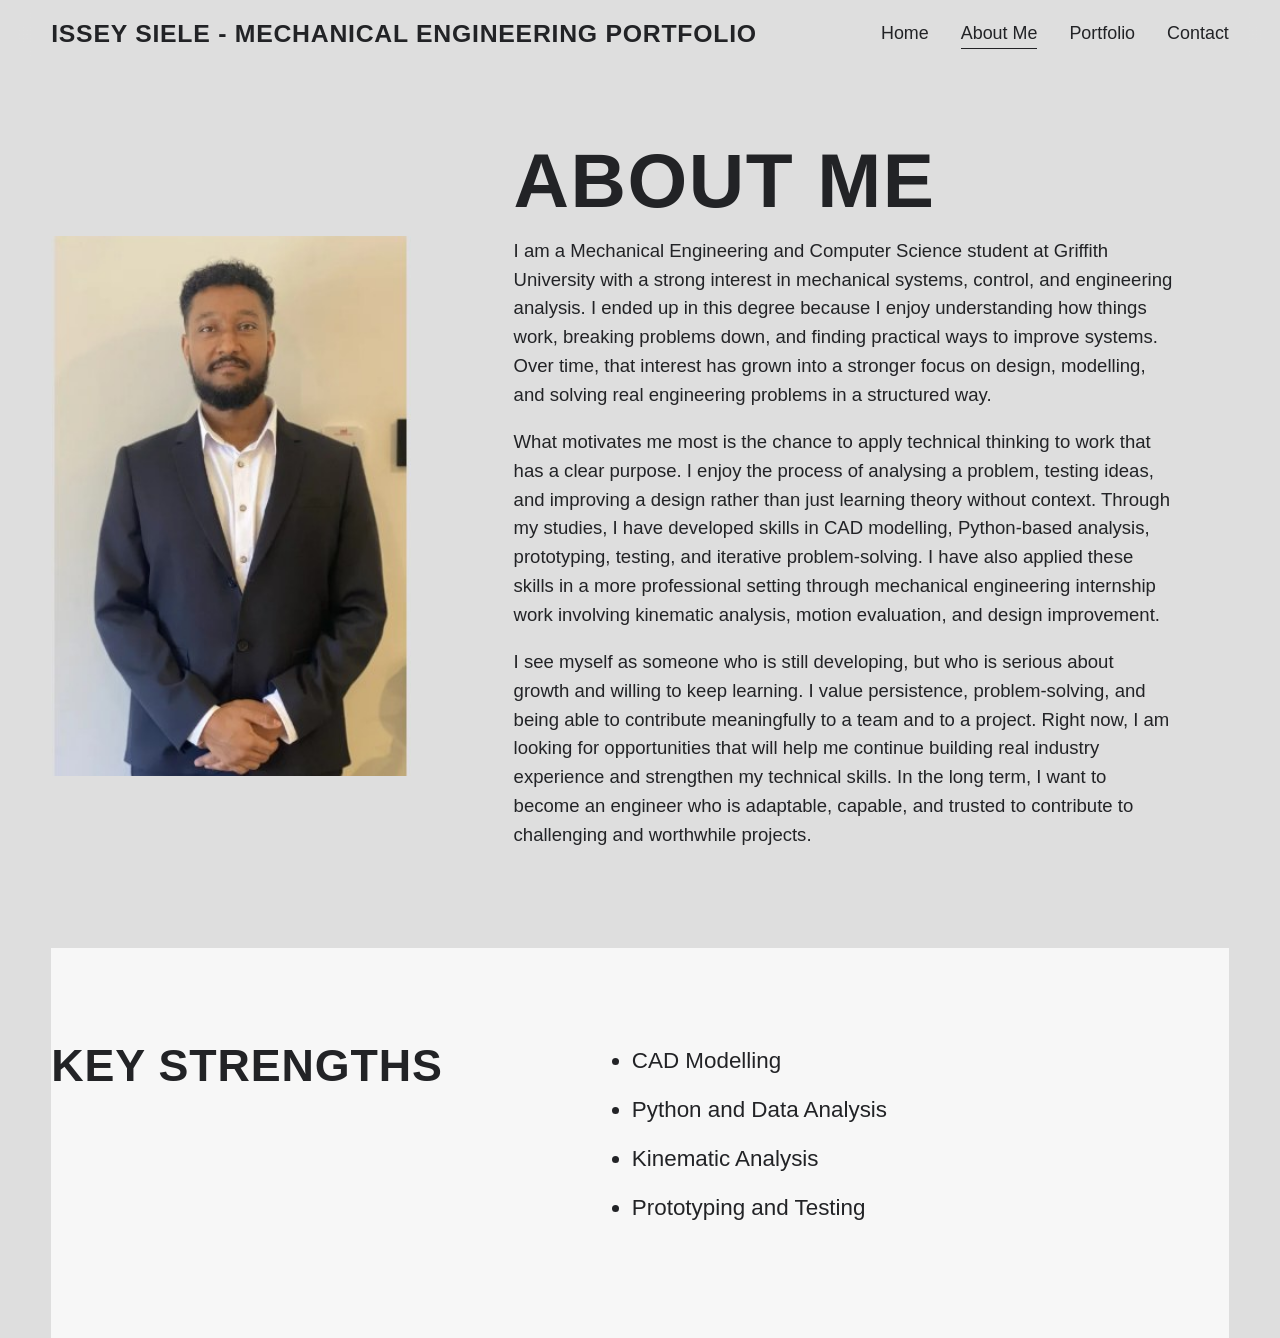
==== about.html @ ec35e127 "Add files via upload" ====
<!DOCTYPE html>
<html lang="en">
<head>
  <meta charset="UTF-8" />
  <meta name="viewport" content="width=device-width, initial-scale=1.0" />
  <title>About Me | Issey Siele</title>
  <link rel="stylesheet" href="styles.css" />
  <script defer src="script.js"></script>
</head>
<body>
  <header class="site-header">
    <a class="brand" href="index.html">ISSEY SIELE - MECHANICAL ENGINEERING PORTFOLIO</a>
    <button class="menu-toggle" aria-label="Open navigation" aria-expanded="false">☰</button>
    <nav class="site-nav" aria-label="Primary navigation">
      <a href="index.html">Home</a>
      <a class="active" href="about.html">About Me</a>
      <a href="portfolio.html">Portfolio</a>
      <a href="contact.html">Contact</a>
    </nav>
  </header>

  <main class="page-main">
    <section class="about-section reveal">
      <div class="about-section__image">
        <img src="assets/about-portrait.jpg" alt="Portrait of Issey Siele in formal attire" />
      </div>
      <div class="about-section__text">
        <h1>About Me</h1>
        <p>I am a Mechanical Engineering and Computer Science student at Griffith University with a strong interest in mechanical systems, control, and engineering analysis. I ended up in this degree because I enjoy understanding how things work, breaking problems down, and finding practical ways to improve systems. Over time, that interest has grown into a stronger focus on design, modelling, and solving real engineering problems in a structured way.</p>
        <p>What motivates me most is the chance to apply technical thinking to work that has a clear purpose. I enjoy the process of analysing a problem, testing ideas, and improving a design rather than just learning theory without context. Through my studies, I have developed skills in CAD modelling, Python-based analysis, prototyping, testing, and iterative problem-solving. I have also applied these skills in a more professional setting through mechanical engineering internship work involving kinematic analysis, motion evaluation, and design improvement.</p>
        <p>I see myself as someone who is still developing, but who is serious about growth and willing to keep learning. I value persistence, problem-solving, and being able to contribute meaningfully to a team and to a project. Right now, I am looking for opportunities that will help me continue building real industry experience and strengthen my technical skills. In the long term, I want to become an engineer who is adaptable, capable, and trusted to contribute to challenging and worthwhile projects.</p>
      </div>
    </section>

    <section class="strengths reveal">
      <h2>Key Strengths</h2>
      <ul class="two-column-list">
        <li>CAD Modelling</li>
        <li>Python and Data Analysis</li>
        <li>Kinematic Analysis</li>
        <li>Prototyping and Testing</li>
      </ul>
    </section>
  </main>
</body>
</html>
---- styles.css ----
:root {
  --bg: #dedede;
  --panel: #c9c9c9;
  --ink: #222326;
  --muted: #4c4c4c;
  --white: #ffffff;
  --soft: #f7f7f7;
  --dark: #1f1f1f;
  --max: 1180px;
  --pad: clamp(1.25rem, 4vw, 4rem);
  --display: Impact, Haettenschweiler, "Arial Narrow Bold", sans-serif;
  --body: "Trebuchet MS", Arial, Helvetica, sans-serif;
}

* {
  box-sizing: border-box;
}

html {
  scroll-behavior: smooth;
}

body {
  margin: 0;
  color: var(--ink);
  background: var(--bg);
  font-family: var(--body);
  line-height: 1.55;
}

img {
  display: block;
  max-width: 100%;
}

a {
  color: inherit;
}

.site-header {
  position: fixed;
  top: 0;
  left: 0;
  right: 0;
  z-index: 30;
  display: flex;
  justify-content: space-between;
  align-items: center;
  padding: 1.25rem clamp(1.2rem, 4vw, 3.5rem);
  background: rgba(222, 222, 222, 0.88);
  backdrop-filter: blur(14px);
}

.site-header--light {
  background: linear-gradient(to bottom, rgba(0, 0, 0, 0.38), rgba(0, 0, 0, 0));
  color: var(--white);
  backdrop-filter: none;
}

.brand {
  font-family: var(--display);
  text-decoration: none;
  text-transform: uppercase;
  letter-spacing: 0.03em;
  font-size: clamp(1rem, 2vw, 1.55rem);
  line-height: 1;
}

.site-nav {
  display: flex;
  align-items: center;
  gap: clamp(1rem, 2.5vw, 2rem);
  font-size: clamp(0.95rem, 1.4vw, 1.25rem);
}

.site-nav a {
  text-decoration: none;
  border-bottom: 1px solid transparent;
  transition: border-color 180ms ease, opacity 180ms ease;
}

.site-nav a:hover,
.site-nav a.active {
  border-bottom-color: currentColor;
}

.menu-toggle {
  display: none;
  border: 0;
  background: transparent;
  font-size: 1.8rem;
  color: inherit;
  cursor: pointer;
}

.hero {
  position: relative;
  min-height: 100vh;
  display: grid;
  place-items: center;
  overflow: hidden;
  background: url("assets/hero-bg.jpg") center / cover no-repeat;
}

.hero::before {
  content: "";
  position: absolute;
  inset: 0;
  background: radial-gradient(circle at 52% 50%, rgba(0, 0, 0, 0.15), rgba(0, 0, 0, 0.7));
}

.hero__overlay {
  position: absolute;
  inset: 0;
  background: rgba(20, 25, 25, 0.22);
}

.hero__content {
  position: relative;
  z-index: 2;
  width: min(780px, 90vw);
  text-align: center;
  color: var(--white);
  padding-top: 5rem;
}

.hero h1,
.project-link,
h1,
h2,
.brand {
  font-weight: 900;
}

.hero h1 {
  margin: 0 auto 1.3rem;
  font-family: var(--display);
  font-size: clamp(3rem, 8vw, 6.8rem);
  line-height: 0.9;
  text-transform: uppercase;
  text-shadow: 0 5px 22px rgba(0, 0, 0, 0.4);
}

.hero p {
  max-width: 560px;
  margin: 0 auto 2rem;
  font-size: clamp(1.05rem, 2.5vw, 1.5rem);
}

.button {
  display: inline-flex;
  align-items: center;
  justify-content: center;
  min-width: 205px;
  min-height: 70px;
  padding: 0.7rem 2rem;
  border-radius: 999px;
  background: rgba(255, 255, 255, 0.78);
  color: #333;
  text-decoration: none;
  text-transform: uppercase;
  font-size: 1.15rem;
  line-height: 1.05;
  transition: transform 180ms ease, background 180ms ease;
}

.button:hover {
  transform: translateY(-3px);
  background: var(--white);
}

.page-main {
  padding-top: 6rem;
}

.about-section,
.contact-section {
  width: min(var(--max), calc(100% - 2 * var(--pad)));
  min-height: calc(100vh - 6rem);
  margin: 0 auto;
  display: grid;
  grid-template-columns: minmax(220px, 360px) minmax(0, 1fr);
  gap: clamp(3rem, 8vw, 10rem);
  align-items: center;
  padding: 3rem 0 5rem;
}

.about-section__image img {
  width: 100%;
  max-height: 540px;
  object-fit: cover;
}

.about-section__text {
  max-width: 660px;
}

h1,
h2 {
  margin: 0 0 1.25rem;
  font-family: var(--display);
  text-transform: uppercase;
  letter-spacing: 0.02em;
  line-height: 0.95;
}

.about-section h1,
.contact-section h1,
.project-intro h1 {
  font-size: clamp(2.6rem, 6vw, 5rem);
}

h2 {
  font-size: clamp(2rem, 3.5vw, 3rem);
}

p {
  font-size: clamp(1rem, 1.45vw, 1.18rem);
}

.strengths {
  width: min(var(--max), calc(100% - 2 * var(--pad)));
  margin: 0 auto;
  display: grid;
  grid-template-columns: 1fr 1.2fr;
  gap: 3rem;
  padding: 6rem 0 7rem;
  background: var(--soft);
}

.two-column-list {
  margin: 0;
  padding-left: 1.2rem;
  font-size: clamp(1.1rem, 2vw, 1.4rem);
  display: grid;
  gap: 0.9rem;
}

.portfolio-selector {
  position: relative;
  min-height: 100vh;
  display: grid;
  place-items: center;
  overflow: hidden;
  color: var(--white);
  background: #a9a598;
}

.portfolio-selector__preview {
  position: absolute;
  inset: 0;
  background-image: var(--portfolio-bg, url("assets/portfolio-bg.jpg"));
  background-size: cover;
  background-position: center;
  filter: blur(2px) saturate(0.75);
  transform: scale(1.04);
  transition: background-image 200ms ease, opacity 220ms ease, transform 500ms ease;
}

.portfolio-selector.preview-active .portfolio-selector__preview {
  filter: blur(0) saturate(0.85);
  transform: scale(1);
}

.portfolio-selector__shade {
  position: absolute;
  inset: 0;
  background: rgba(0, 0, 0, 0.34);
}

.portfolio-selector__content {
  position: relative;
  z-index: 2;
  width: min(1120px, 92vw);
  padding-top: 5rem;
  text-align: center;
}

.eyebrow {
  text-transform: uppercase;
  letter-spacing: 0.18em;
  font-size: 0.9rem;
  margin-bottom: 0.4rem;
}

.portfolio-selector h1 {
  font-size: clamp(3rem, 8vw, 7rem);
  margin-bottom: 0.5rem;
}

.portfolio-hint {
  max-width: 640px;
  margin: 0 auto 4rem;
}

.project-links {
  display: grid;
  gap: clamp(1.2rem, 3vw, 2.2rem);
}

.project-link {
  display: block;
  font-family: var(--display);
  font-size: clamp(2.5rem, 6.2vw, 6rem);
  line-height: 0.95;
  text-transform: uppercase;
  text-decoration: none;
  color: var(--white);
  text-shadow: 0 5px 28px rgba(0, 0, 0, 0.45);
  transition: transform 180ms ease, letter-spacing 180ms ease, opacity 180ms ease;
}

.project-link:hover,
.project-link:focus-visible {
  transform: scale(1.03);
  letter-spacing: 0.02em;
}

.project-link + .project-link::before {
  content: "";
  display: block;
  width: 12px;
  height: 12px;
  margin: 0 auto 1.8rem;
  border-radius: 50%;
  background: currentColor;
}

.project-intro {
  padding: 9rem var(--pad) 4rem;
  width: min(var(--max), 100%);
  margin: 0 auto;
}

.project-intro--center {
  text-align: center;
  max-width: 820px;
}

.project-intro p {
  max-width: 430px;
}

.project-intro--center p {
  margin-left: auto;
  margin-right: auto;
  max-width: 680px;
}

.grey-panel {
  width: min(var(--max), calc(100% - 2 * var(--pad)));
  margin: 0 auto 0;
  padding: clamp(2rem, 5vw, 4rem);
  background:
    linear-gradient(135deg, rgba(255,255,255,0.12), transparent 38%),
    linear-gradient(315deg, rgba(255,255,255,0.18), transparent 40%),
    var(--panel);
}

.project-feature {
  display: grid;
  grid-template-columns: minmax(0, 1.45fr) minmax(280px, 0.85fr);
  gap: clamp(2rem, 4vw, 4rem);
  align-items: center;
}

.media-card {
  position: relative;
  overflow: hidden;
  background: #111;
}

.media-card img {
  width: 100%;
  min-height: 320px;
  object-fit: cover;
}

.play-button {
  position: absolute;
  inset: 50% auto auto 50%;
  transform: translate(-50%, -50%);
  display: grid;
  place-items: center;
  width: 86px;
  height: 86px;
  border-radius: 50%;
  background: rgba(0, 0, 0, 0.45);
  color: var(--white);
  font-size: 2rem;
}

.project-copy {
  max-width: 500px;
}

.image-strip {
  width: min(var(--max), calc(100% - 2 * var(--pad)));
  margin: 0 auto;
  display: grid;
  grid-template-columns: 1fr 1.1fr 0.8fr;
  gap: 0;
}

.image-strip img {
  width: 100%;
  aspect-ratio: 1 / 1.12;
  object-fit: cover;
}

.project-details {
  display: grid;
  grid-template-columns: 0.75fr 1.3fr 0.9fr;
  gap: clamp(2rem, 4vw, 4rem);
  align-items: center;
  padding-top: 3rem;
  padding-bottom: 5rem;
}

.project-details img,
.project-side-image,
.wide-image img {
  width: 100%;
  object-fit: cover;
}

.project-details ul,
.project-feature ul {
  padding-left: 1.3rem;
  display: grid;
  gap: 0.7rem;
  font-size: 1.05rem;
}

.wide-image {
  width: min(1260px, calc(100% - 2 * clamp(1rem, 3vw, 2rem)));
  margin: 0 auto 0;
  padding: clamp(1.4rem, 3vw, 2rem);
  background: #1e1e1e;
}

.wide-image img {
  max-height: 760px;
  object-fit: cover;
}

.project-side-image {
  max-height: 720px;
}

.reflection-copy {
  max-width: 520px;
}

.project-next {
  width: min(var(--max), calc(100% - 2 * var(--pad)));
  margin: 0 auto;
  padding: 3rem 0 5rem;
  text-align: right;
}

.project-next--left {
  text-align: left;
}

.project-next a {
  display: inline-flex;
  gap: 1rem;
  align-items: center;
  font-family: var(--display);
  text-transform: uppercase;
  text-decoration: none;
  font-size: clamp(1.6rem, 3vw, 2.4rem);
  line-height: 0.95;
}

.contact-section {
  grid-template-columns: minmax(300px, 0.85fr) minmax(350px, 1.15fr);
}

.contact-copy {
  max-width: 550px;
}

.contact-copy h1 {
  margin-bottom: 4rem;
}

.contact-copy a {
  word-break: break-word;
}

.contact-image img {
  width: 100%;
  height: min(75vh, 780px);
  object-fit: cover;
  opacity: 0.78;
}

.reveal {
  animation: fadeUp 650ms ease both;
}

@keyframes fadeUp {
  from { opacity: 0; transform: translateY(18px); }
  to { opacity: 1; transform: translateY(0); }
}

@media (max-width: 860px) {
  .site-header {
    align-items: flex-start;
    padding: 1rem 1.25rem;
  }

  .menu-toggle {
    display: block;
  }

  .site-nav {
    position: absolute;
    top: 100%;
    left: 0;
    right: 0;
    display: none;
    flex-direction: column;
    align-items: flex-start;
    gap: 0.9rem;
    padding: 1.2rem 1.25rem 1.5rem;
    background: rgba(222, 222, 222, 0.96);
    color: var(--ink);
  }

  .site-header.nav-open .site-nav {
    display: flex;
  }

  .site-header--light.nav-open {
    background: rgba(222, 222, 222, 0.96);
    color: var(--ink);
  }

  .brand {
    max-width: 70vw;
  }

  .hero__content {
    padding-top: 6rem;
  }

  .about-section,
  .contact-section,
  .project-feature,
  .project-details,
  .strengths {
    grid-template-columns: 1fr;
  }

  .about-section,
  .contact-section {
    gap: 2rem;
    align-items: start;
    padding-top: 2rem;
  }

  .about-section__image {
    max-width: 320px;
  }

  .strengths {
    background: transparent;
    padding: 3rem 0 5rem;
  }

  .image-strip {
    grid-template-columns: 1fr;
  }

  .project-intro {
    padding-top: 7rem;
  }

  .project-link + .project-link::before {
    width: 8px;
    height: 8px;
    margin-bottom: 1rem;
  }

  .contact-copy h1 {
    margin-bottom: 2rem;
  }
}

@media (max-width: 520px) {
  .button {
    min-height: 58px;
    min-width: 170px;
  }

  .grey-panel,
  .wide-image {
    width: 100%;
    padding-left: 1.25rem;
    padding-right: 1.25rem;
  }

  .project-details img,
  .project-side-image {
    max-height: none;
  }
}
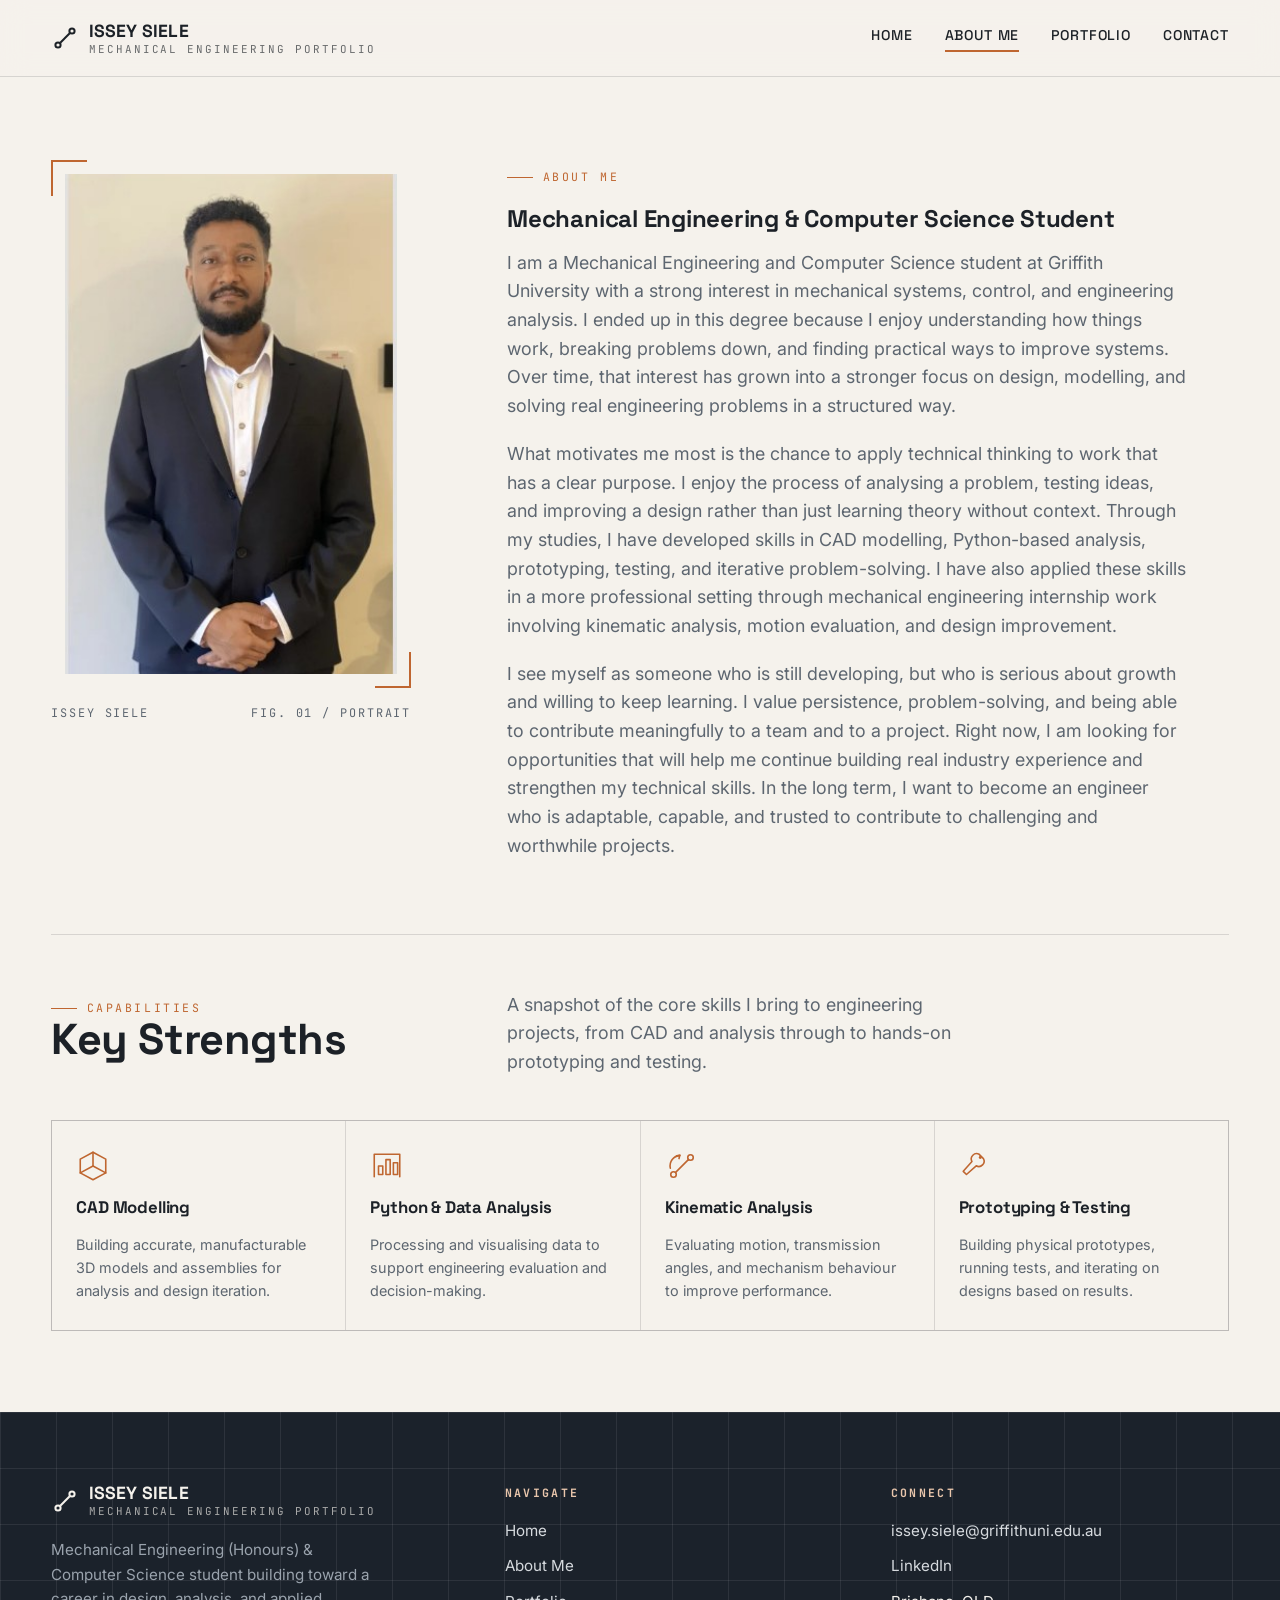
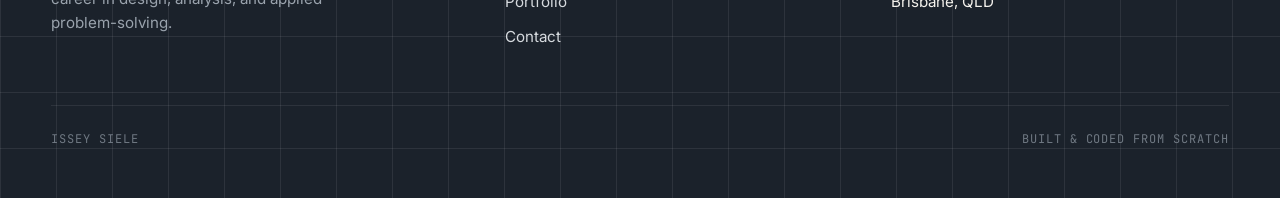
==== commit 31fc6bc7: "Version 2.0" ====
--- a/about.html
+++ b/about.html
@@ -4,12 +4,25 @@
   <meta charset="UTF-8" />
   <meta name="viewport" content="width=device-width, initial-scale=1.0" />
   <title>About Me | Issey Siele</title>
+  <link rel="preconnect" href="https://fonts.googleapis.com">
+  <link rel="preconnect" href="https://fonts.gstatic.com" crossorigin>
+  <link href="https://fonts.googleapis.com/css2?family=Inter:wght@400;500;600;700&family=JetBrains+Mono:wght@400;500&family=Space+Grotesk:wght@500;600;700&display=swap" rel="stylesheet">
   <link rel="stylesheet" href="styles.css" />
   <script defer src="script.js"></script>
 </head>
 <body>
   <header class="site-header">
-    <a class="brand" href="index.html">ISSEY SIELE - MECHANICAL ENGINEERING PORTFOLIO</a>
+    <a class="brand" href="index.html">
+      <svg class="brand__mark" viewBox="0 0 28 28" fill="none" xmlns="http://www.w3.org/2000/svg" aria-hidden="true">
+        <circle cx="7" cy="21" r="2.6" stroke-width="2"/>
+        <circle cx="21" cy="7" r="2.6" stroke-width="2"/>
+        <line x1="9.3" y1="18.8" x2="18.7" y2="9.2" stroke-width="2"/>
+      </svg>
+      <span>
+        <span class="brand__name">Issey Siele</span>
+        <span class="brand__sub">Mechanical Engineering Portfolio</span>
+      </span>
+    </a>
     <button class="menu-toggle" aria-label="Open navigation" aria-expanded="false">☰</button>
     <nav class="site-nav" aria-label="Primary navigation">
       <a href="index.html">Home</a>
@@ -22,25 +35,112 @@
   <main class="page-main">
     <section class="about-section reveal">
       <div class="about-section__image">
-        <img src="assets/about-portrait.jpg" alt="Portrait of Issey Siele in formal attire" />
+        <div class="about-frame">
+          <img src="assets/about-portrait.jpg" alt="Portrait of Issey Siele in formal attire" />
+        </div>
+        <div class="about-frame__label">
+          <span>Issey Siele</span>
+          <span>Fig. 01 / Portrait</span>
+        </div>
       </div>
       <div class="about-section__text">
-        <h1>About Me</h1>
+        <p class="eyebrow">About Me</p>
+        <h1>Mechanical Engineering &amp; Computer Science Student</h1>
         <p>I am a Mechanical Engineering and Computer Science student at Griffith University with a strong interest in mechanical systems, control, and engineering analysis. I ended up in this degree because I enjoy understanding how things work, breaking problems down, and finding practical ways to improve systems. Over time, that interest has grown into a stronger focus on design, modelling, and solving real engineering problems in a structured way.</p>
         <p>What motivates me most is the chance to apply technical thinking to work that has a clear purpose. I enjoy the process of analysing a problem, testing ideas, and improving a design rather than just learning theory without context. Through my studies, I have developed skills in CAD modelling, Python-based analysis, prototyping, testing, and iterative problem-solving. I have also applied these skills in a more professional setting through mechanical engineering internship work involving kinematic analysis, motion evaluation, and design improvement.</p>
         <p>I see myself as someone who is still developing, but who is serious about growth and willing to keep learning. I value persistence, problem-solving, and being able to contribute meaningfully to a team and to a project. Right now, I am looking for opportunities that will help me continue building real industry experience and strengthen my technical skills. In the long term, I want to become an engineer who is adaptable, capable, and trusted to contribute to challenging and worthwhile projects.</p>
       </div>
     </section>
 
-    <section class="strengths reveal">
-      <h2>Key Strengths</h2>
-      <ul class="two-column-list">
-        <li>CAD Modelling</li>
-        <li>Python and Data Analysis</li>
-        <li>Kinematic Analysis</li>
-        <li>Prototyping and Testing</li>
-      </ul>
+    <section class="skills reveal">
+      <div class="skills__head">
+        <div>
+          <p class="eyebrow">Capabilities</p>
+          <h2>Key Strengths</h2>
+        </div>
+        <p>A snapshot of the core skills I bring to engineering projects, from CAD and analysis through to hands-on prototyping and testing.</p>
+      </div>
+      <div class="skill-grid">
+        <div class="skill-card">
+          <svg viewBox="0 0 32 32" fill="none" stroke="currentColor" stroke-width="1.5" stroke-linejoin="round" stroke-linecap="round" xmlns="http://www.w3.org/2000/svg" aria-hidden="true">
+            <path d="M16 3 L28 9.5 L28 22.5 L16 29 L4 22.5 L4 9.5 Z"/>
+            <path d="M16 3 L16 16 L28 22.5"/>
+            <path d="M16 16 L4 22.5"/>
+          </svg>
+          <h3>CAD Modelling</h3>
+          <p>Building accurate, manufacturable 3D models and assemblies for analysis and design iteration.</p>
+        </div>
+        <div class="skill-card">
+          <svg viewBox="0 0 32 32" fill="none" stroke="currentColor" stroke-width="1.5" stroke-linejoin="round" stroke-linecap="round" xmlns="http://www.w3.org/2000/svg" aria-hidden="true">
+            <path d="M4 26 L4 5 L28 5 L28 26"/>
+            <rect x="8" y="16" width="4" height="8"/>
+            <rect x="15" y="10" width="4" height="14"/>
+            <rect x="22" y="13" width="4" height="11"/>
+          </svg>
+          <h3>Python &amp; Data Analysis</h3>
+          <p>Processing and visualising data to support engineering evaluation and decision-making.</p>
+        </div>
+        <div class="skill-card">
+          <svg viewBox="0 0 32 32" fill="none" stroke="currentColor" stroke-width="1.5" stroke-linejoin="round" stroke-linecap="round" xmlns="http://www.w3.org/2000/svg" aria-hidden="true">
+            <circle cx="8" cy="24" r="2.6"/>
+            <circle cx="24" cy="8" r="2.6"/>
+            <line x1="10" y1="22" x2="22" y2="10"/>
+            <path d="M5 18 A10 10 0 0 1 14 6"/>
+            <path d="M14 6 L11 6.5 M14 6 L13.2 9"/>
+          </svg>
+          <h3>Kinematic Analysis</h3>
+          <p>Evaluating motion, transmission angles, and mechanism behaviour to improve performance.</p>
+        </div>
+        <div class="skill-card">
+          <svg viewBox="0 0 32 32" fill="none" stroke="currentColor" stroke-width="1.5" stroke-linejoin="round" stroke-linecap="round" xmlns="http://www.w3.org/2000/svg" aria-hidden="true">
+            <path d="M19 5 a5 5 0 0 0 -6.8 6.8 L4 21 l3 3 l9.2 -8.2 A5 5 0 0 0 23 9 Z"/>
+            <circle cx="20" cy="8" r="1.4" fill="currentColor" stroke="none"/>
+          </svg>
+          <h3>Prototyping &amp; Testing</h3>
+          <p>Building physical prototypes, running tests, and iterating on designs based on results.</p>
+        </div>
+      </div>
     </section>
   </main>
+
+  <footer class="site-footer blueprint">
+    <div class="site-footer__inner">
+      <div>
+        <a class="brand" href="index.html">
+          <svg class="brand__mark" viewBox="0 0 28 28" fill="none" xmlns="http://www.w3.org/2000/svg" aria-hidden="true">
+            <circle cx="7" cy="21" r="2.6" stroke-width="2"/>
+            <circle cx="21" cy="7" r="2.6" stroke-width="2"/>
+            <line x1="9.3" y1="18.8" x2="18.7" y2="9.2" stroke-width="2"/>
+          </svg>
+          <span>
+            <span class="brand__name">Issey Siele</span>
+            <span class="brand__sub">Mechanical Engineering Portfolio</span>
+          </span>
+        </a>
+        <p class="site-footer__tagline">Mechanical Engineering (Honours) &amp; Computer Science student building toward a career in design, analysis, and applied problem-solving.</p>
+      </div>
+      <div class="site-footer__col">
+        <h4>Navigate</h4>
+        <ul>
+          <li><a href="index.html">Home</a></li>
+          <li><a href="about.html">About Me</a></li>
+          <li><a href="portfolio.html">Portfolio</a></li>
+          <li><a href="contact.html">Contact</a></li>
+        </ul>
+      </div>
+      <div class="site-footer__col">
+        <h4>Connect</h4>
+        <ul>
+          <li><a href="mailto:issey.siele@griffithuni.edu.au">issey.siele@griffithuni.edu.au</a></li>
+          <li><a href="https://www.linkedin.com/in/isseysiele/" target="_blank" rel="noopener">LinkedIn</a></li>
+          <li>Brisbane, QLD</li>
+        </ul>
+      </div>
+    </div>
+    <div class="site-footer__bottom">
+      <span>Issey Siele</span>
+      <span>Built &amp; coded from scratch</span>
+    </div>
+  </footer>
 </body>
 </html>
--- a/styles.css
+++ b/styles.css
@@ -1,15 +1,34 @@
+/* =========================================================
+   Issey Siele, Mechanical Engineering Portfolio
+   Design system: "Drafting Studio"
+   Deep graphite and copper accent, technical-drawing motifs
+   ========================================================= */
+
 :root {
-  --bg: #dedede;
-  --panel: #c9c9c9;
-  --ink: #222326;
-  --muted: #4c4c4c;
-  --white: #ffffff;
-  --soft: #f7f7f7;
-  --dark: #1f1f1f;
-  --max: 1180px;
+  --paper: #f5f2ec;
+  --paper-deep: #ece6db;
+  --ink: #1c2127;
+  --muted: #5d6670;
+  --line: rgba(28, 33, 39, 0.14);
+  --line-soft: rgba(28, 33, 39, 0.08);
+
+  --copper: #bf6630;
+  --copper-deep: #9c4f1f;
+  --copper-soft: #e9c6ac;
+
+  --navy: #1b222b;
+  --navy-deep: #11161c;
+  --navy-line: rgba(255, 255, 255, 0.08);
+  --navy-line-strong: rgba(255, 255, 255, 0.16);
+
+  --card: #ffffff;
+
+  --max: 1200px;
   --pad: clamp(1.25rem, 4vw, 4rem);
-  --display: Impact, Haettenschweiler, "Arial Narrow Bold", sans-serif;
-  --body: "Trebuchet MS", Arial, Helvetica, sans-serif;
+
+  --display: "Space Grotesk", "Helvetica Neue", Arial, sans-serif;
+  --body: "Inter", "Helvetica Neue", Arial, sans-serif;
+  --mono: "JetBrains Mono", "SFMono-Regular", Menlo, Consolas, monospace;
 }
 
 * {
@@ -23,9 +42,10 @@
 body {
   margin: 0;
   color: var(--ink);
-  background: var(--bg);
+  background: var(--paper);
   font-family: var(--body);
-  line-height: 1.55;
+  line-height: 1.6;
+  -webkit-font-smoothing: antialiased;
 }
 
 img {
@@ -36,52 +56,186 @@
 a {
   color: inherit;
 }
+
+p {
+  font-size: clamp(1rem, 1.4vw, 1.15rem);
+  color: var(--muted);
+}
+
+h1, h2, h3 {
+  margin: 0 0 1.1rem;
+  font-family: var(--display);
+  font-weight: 700;
+  letter-spacing: -0.01em;
+  line-height: 1.05;
+  color: var(--ink);
+}
+
+h2 {
+  font-size: clamp(1.9rem, 3.4vw, 2.7rem);
+}
+
+h3 {
+  font-size: clamp(1.25rem, 2vw, 1.6rem);
+}
+
+/* ---------- Reveal-on-scroll ---------- */
+
+.reveal {
+  opacity: 0;
+  transform: translateY(22px);
+  transition: opacity 700ms ease, transform 700ms ease;
+}
+
+.reveal.is-visible {
+  opacity: 1;
+  transform: translateY(0);
+}
+
+/* ---------- Blueprint grid utility ---------- */
+
+.blueprint {
+  position: relative;
+  background-color: var(--navy);
+  background-image:
+    linear-gradient(var(--navy-line) 1px, transparent 1px),
+    linear-gradient(90deg, var(--navy-line) 1px, transparent 1px);
+  background-size: 56px 56px;
+  color: #f3f1ec;
+}
+
+/* ---------- Eyebrow / index labels ---------- */
+
+.eyebrow {
+  display: inline-flex;
+  align-items: center;
+  gap: 0.6rem;
+  font-family: var(--mono);
+  text-transform: uppercase;
+  letter-spacing: 0.22em;
+  font-size: 0.72rem;
+  color: var(--copper);
+  margin-bottom: 0.9rem;
+}
+
+.eyebrow::before {
+  content: "";
+  display: block;
+  width: 26px;
+  height: 1px;
+  background: currentColor;
+}
+
+.eyebrow--light {
+  color: var(--copper-soft);
+}
+
+/* ---------- Header ---------- */
 
 .site-header {
   position: fixed;
   top: 0;
   left: 0;
   right: 0;
-  z-index: 30;
+  z-index: 40;
   display: flex;
   justify-content: space-between;
   align-items: center;
-  padding: 1.25rem clamp(1.2rem, 4vw, 3.5rem);
-  background: rgba(222, 222, 222, 0.88);
+  padding: 1.35rem clamp(1.2rem, 4vw, 3.5rem);
+  background: transparent;
+  color: var(--ink);
+  transition: background 220ms ease, color 220ms ease, border-color 220ms ease, backdrop-filter 220ms ease;
+  border-bottom: 1px solid transparent;
+}
+
+.site-header--light {
+  color: #f5f2ec;
+}
+
+.site-header.is-scrolled,
+.site-header:not(.site-header--light) {
+  background: rgba(245, 242, 236, 0.86);
   backdrop-filter: blur(14px);
-}
-
-.site-header--light {
-  background: linear-gradient(to bottom, rgba(0, 0, 0, 0.38), rgba(0, 0, 0, 0));
-  color: var(--white);
-  backdrop-filter: none;
+  border-bottom: 1px solid var(--line);
+  color: var(--ink);
+}
+
+.site-header--light.is-scrolled {
+  background: rgba(27, 34, 43, 0.78);
+  border-bottom: 1px solid var(--navy-line);
+  color: #f5f2ec;
 }
 
 .brand {
+  display: inline-flex;
+  align-items: center;
+  gap: 0.6rem;
+  text-decoration: none;
   font-family: var(--display);
-  text-decoration: none;
-  text-transform: uppercase;
-  letter-spacing: 0.03em;
-  font-size: clamp(1rem, 2vw, 1.55rem);
-  line-height: 1;
+  font-weight: 700;
+  letter-spacing: 0.01em;
+  font-size: clamp(0.92rem, 1.6vw, 1.1rem);
+  line-height: 1.1;
+  white-space: nowrap;
+}
+
+.brand__mark {
+  flex: none;
+  width: 28px;
+  height: 28px;
+}
+
+.brand__mark circle,
+.brand__mark line {
+  stroke: currentColor;
+}
+
+.brand__name {
+  text-transform: uppercase;
+}
+
+.brand__sub {
+  display: block;
+  font-family: var(--mono);
+  font-weight: 400;
+  font-size: 0.62em;
+  letter-spacing: 0.18em;
+  opacity: 0.65;
+  text-transform: uppercase;
+  margin-top: 0.15em;
 }
 
 .site-nav {
   display: flex;
   align-items: center;
-  gap: clamp(1rem, 2.5vw, 2rem);
-  font-size: clamp(0.95rem, 1.4vw, 1.25rem);
+  gap: clamp(1.4rem, 2.5vw, 2.4rem);
+  font-family: var(--display);
+  font-size: clamp(0.85rem, 1.1vw, 0.98rem);
+  font-weight: 500;
+  text-transform: uppercase;
+  letter-spacing: 0.06em;
 }
 
 .site-nav a {
+  position: relative;
   text-decoration: none;
-  border-bottom: 1px solid transparent;
-  transition: border-color 180ms ease, opacity 180ms ease;
-}
-
-.site-nav a:hover,
-.site-nav a.active {
-  border-bottom-color: currentColor;
+  padding-bottom: 0.35rem;
+}
+
+.site-nav a::after {
+  content: "";
+  position: absolute;
+  left: 0;
+  right: 100%;
+  bottom: 0;
+  height: 2px;
+  background: var(--copper);
+  transition: right 200ms ease;
+}
+
+.site-nav a:hover::after,
+.site-nav a.active::after {
+  right: 0;
 }
 
 .menu-toggle {
@@ -91,254 +245,581 @@
   font-size: 1.8rem;
   color: inherit;
   cursor: pointer;
-}
+  line-height: 1;
+}
+
+/* ---------- Buttons ---------- */
+
+.button {
+  display: inline-flex;
+  align-items: center;
+  justify-content: center;
+  gap: 0.6rem;
+  min-height: 58px;
+  padding: 0.6rem 2.1rem;
+  border: 1px solid var(--copper);
+  border-radius: 999px;
+  background: transparent;
+  color: #f5f2ec;
+  text-decoration: none;
+  text-transform: uppercase;
+  font-family: var(--display);
+  font-weight: 600;
+  letter-spacing: 0.06em;
+  font-size: 0.95rem;
+  transition: transform 180ms ease, background 180ms ease, color 180ms ease;
+}
+
+.button:hover {
+  transform: translateY(-2px);
+  background: var(--copper);
+  color: #1b1410;
+}
+
+.button--ink {
+  border-color: var(--ink);
+  color: var(--ink);
+}
+
+.button--ink:hover {
+  background: var(--ink);
+  color: var(--paper);
+}
+
+.button--ghost {
+  border-color: var(--navy-line-strong);
+  color: #f5f2ec;
+}
+
+.button--ghost:hover {
+  background: rgba(255, 255, 255, 0.08);
+  color: #f5f2ec;
+  border-color: var(--copper-soft);
+}
+
+.button svg {
+  width: 16px;
+  height: 16px;
+  transition: transform 180ms ease;
+}
+
+.button:hover svg {
+  transform: translateX(3px);
+}
+
+/* =========================================================
+   HERO (index)
+   ========================================================= */
 
 .hero {
   position: relative;
   min-height: 100vh;
   display: grid;
-  place-items: center;
+  align-items: center;
   overflow: hidden;
-  background: url("assets/hero-bg.jpg") center / cover no-repeat;
-}
-
-.hero::before {
+  padding: clamp(6rem, 14vh, 9rem) var(--pad) clamp(3rem, 6vh, 4rem);
+}
+
+.hero__inner {
+  position: relative;
+  z-index: 2;
+  width: 100%;
+  max-width: var(--max);
+  margin: 0 auto;
+  display: grid;
+  grid-template-columns: minmax(0, 1.05fr) minmax(0, 0.95fr);
+  gap: clamp(2rem, 6vw, 5rem);
+  align-items: center;
+}
+
+.hero__content h1 {
+  color: #f5f2ec;
+  font-size: clamp(2.7rem, 6.2vw, 5rem);
+  text-transform: uppercase;
+}
+
+.hero__content h1 em {
+  display: block;
+  font-style: normal;
+  color: var(--copper);
+}
+
+.hero__content p {
+  max-width: 480px;
+  color: #c7cdd4;
+  margin: 0 0 2.2rem;
+}
+
+.hero__actions {
+  display: flex;
+  flex-wrap: wrap;
+  gap: 1rem;
+  align-items: center;
+}
+
+.hero__meta {
+  display: flex;
+  flex-wrap: wrap;
+  gap: 0.6rem 1.6rem;
+  margin-top: 2.6rem;
+  padding-top: 1.6rem;
+  border-top: 1px solid var(--navy-line);
+  font-family: var(--mono);
+  font-size: 0.78rem;
+  letter-spacing: 0.08em;
+  text-transform: uppercase;
+  color: #8d97a3;
+}
+
+.hero__meta strong {
+  color: #f5f2ec;
+  font-weight: 500;
+}
+
+.hero__figure {
+  position: relative;
+  width: 100%;
+}
+
+.kinematic-figure {
+  width: 100%;
+  height: auto;
+  color: #f5f2ec;
+}
+
+.hero__figcap {
+  margin: 0.9rem 0 0;
+  text-align: right;
+  font-family: var(--mono);
+  font-size: 0.7rem;
+  letter-spacing: 0.18em;
+  text-transform: uppercase;
+  color: var(--copper-soft);
+  opacity: 0.55;
+}
+
+/* =========================================================
+   FEATURED WORK STRIP (index)
+   ========================================================= */
+
+.featured {
+  width: min(var(--max), calc(100% - 2 * var(--pad)));
+  margin: 0 auto;
+  padding: clamp(4rem, 8vw, 6rem) 0;
+}
+
+.featured__head {
+  display: flex;
+  justify-content: space-between;
+  align-items: flex-end;
+  flex-wrap: wrap;
+  gap: 1.5rem;
+  margin-bottom: 2.5rem;
+}
+
+.featured__head p {
+  max-width: 420px;
+  margin: 0;
+}
+
+.featured-grid {
+  display: grid;
+  grid-template-columns: repeat(2, minmax(0, 1fr));
+  gap: clamp(1.25rem, 3vw, 2rem);
+}
+
+.feature-card {
+  display: block;
+  text-decoration: none;
+  color: inherit;
+  background: var(--card);
+  border: 1px solid var(--line);
+  border-radius: 4px;
+  overflow: hidden;
+  transition: transform 220ms ease, box-shadow 220ms ease;
+}
+
+.feature-card:hover {
+  transform: translateY(-6px);
+  box-shadow: 0 24px 48px -28px rgba(28, 33, 39, 0.35);
+}
+
+.feature-card__media {
+  position: relative;
+  overflow: hidden;
+  aspect-ratio: 4 / 3;
+  background: var(--navy);
+}
+
+.feature-card__media img {
+  width: 100%;
+  height: 100%;
+  object-fit: cover;
+  transform: scale(1);
+  transition: transform 500ms ease;
+  filter: grayscale(0.15) contrast(1.04);
+}
+
+.feature-card:hover .feature-card__media img {
+  transform: scale(1.06);
+}
+
+.feature-card__tag {
+  position: absolute;
+  top: 0.9rem;
+  left: 0.9rem;
+  font-family: var(--mono);
+  font-size: 0.7rem;
+  letter-spacing: 0.16em;
+  text-transform: uppercase;
+  color: #f5f2ec;
+  background: rgba(17, 22, 28, 0.55);
+  border: 1px solid var(--navy-line-strong);
+  padding: 0.3rem 0.7rem;
+  border-radius: 999px;
+}
+
+.feature-card__body {
+  padding: 1.5rem clamp(1.25rem, 3vw, 1.75rem) 1.75rem;
+}
+
+.feature-card__body h3 {
+  margin-bottom: 0.5rem;
+}
+
+.feature-card__body p {
+  margin: 0 0 1rem;
+  font-size: 0.98rem;
+}
+
+.feature-card__link {
+  display: inline-flex;
+  align-items: center;
+  gap: 0.5rem;
+  font-family: var(--mono);
+  font-size: 0.78rem;
+  letter-spacing: 0.12em;
+  text-transform: uppercase;
+  color: var(--copper-deep);
+}
+
+.feature-card__link svg {
+  width: 14px;
+  height: 14px;
+  transition: transform 180ms ease;
+}
+
+.feature-card:hover .feature-card__link svg {
+  transform: translateX(4px);
+}
+
+/* =========================================================
+   PAGE MAIN / SHARED SECTION FRAME
+   ========================================================= */
+
+.page-main {
+  padding-top: 5.5rem;
+}
+
+.section-frame {
+  width: min(var(--max), calc(100% - 2 * var(--pad)));
+  margin: 0 auto;
+}
+
+/* =========================================================
+   ABOUT PAGE
+   ========================================================= */
+
+.about-section {
+  width: min(var(--max), calc(100% - 2 * var(--pad)));
+  margin: 0 auto;
+  padding: clamp(3.5rem, 8vh, 6rem) 0 clamp(3rem, 6vh, 4rem);
+  display: grid;
+  grid-template-columns: minmax(240px, 360px) minmax(0, 1fr);
+  gap: clamp(3rem, 8vw, 6rem);
+  align-items: start;
+}
+
+.about-section__image {
+  position: relative;
+}
+
+.about-frame {
+  position: relative;
+  padding: 14px;
+}
+
+.about-frame::before,
+.about-frame::after {
   content: "";
   position: absolute;
-  inset: 0;
-  background: radial-gradient(circle at 52% 50%, rgba(0, 0, 0, 0.15), rgba(0, 0, 0, 0.7));
-}
-
-.hero__overlay {
-  position: absolute;
-  inset: 0;
-  background: rgba(20, 25, 25, 0.22);
-}
-
-.hero__content {
-  position: relative;
-  z-index: 2;
-  width: min(780px, 90vw);
-  text-align: center;
-  color: var(--white);
-  padding-top: 5rem;
-}
-
-.hero h1,
-.project-link,
-h1,
-h2,
-.brand {
-  font-weight: 900;
-}
-
-.hero h1 {
-  margin: 0 auto 1.3rem;
-  font-family: var(--display);
-  font-size: clamp(3rem, 8vw, 6.8rem);
-  line-height: 0.9;
-  text-transform: uppercase;
-  text-shadow: 0 5px 22px rgba(0, 0, 0, 0.4);
-}
-
-.hero p {
-  max-width: 560px;
-  margin: 0 auto 2rem;
-  font-size: clamp(1.05rem, 2.5vw, 1.5rem);
-}
-
-.button {
-  display: inline-flex;
-  align-items: center;
-  justify-content: center;
-  min-width: 205px;
-  min-height: 70px;
-  padding: 0.7rem 2rem;
-  border-radius: 999px;
-  background: rgba(255, 255, 255, 0.78);
-  color: #333;
-  text-decoration: none;
-  text-transform: uppercase;
-  font-size: 1.15rem;
-  line-height: 1.05;
-  transition: transform 180ms ease, background 180ms ease;
-}
-
-.button:hover {
-  transform: translateY(-3px);
-  background: var(--white);
-}
-
-.page-main {
-  padding-top: 6rem;
-}
-
-.about-section,
-.contact-section {
-  width: min(var(--max), calc(100% - 2 * var(--pad)));
-  min-height: calc(100vh - 6rem);
-  margin: 0 auto;
-  display: grid;
-  grid-template-columns: minmax(220px, 360px) minmax(0, 1fr);
-  gap: clamp(3rem, 8vw, 10rem);
-  align-items: center;
-  padding: 3rem 0 5rem;
-}
-
-.about-section__image img {
+  width: 34px;
+  height: 34px;
+  border: 2px solid var(--copper);
+}
+
+.about-frame::before {
+  top: 0;
+  left: 0;
+  border-right: 0;
+  border-bottom: 0;
+}
+
+.about-frame::after {
+  bottom: 0;
+  right: 0;
+  border-left: 0;
+  border-top: 0;
+}
+
+.about-frame img {
   width: 100%;
-  max-height: 540px;
+  max-height: 500px;
   object-fit: cover;
+  filter: grayscale(0.08) contrast(1.03);
+}
+
+.about-frame__label {
+  margin-top: 1rem;
+  font-family: var(--mono);
+  font-size: 0.74rem;
+  letter-spacing: 0.16em;
+  text-transform: uppercase;
+  color: var(--muted);
+  display: flex;
+  justify-content: space-between;
 }
 
 .about-section__text {
-  max-width: 660px;
-}
-
-h1,
-h2 {
-  margin: 0 0 1.25rem;
-  font-family: var(--display);
-  text-transform: uppercase;
-  letter-spacing: 0.02em;
-  line-height: 0.95;
-}
-
-.about-section h1,
-.contact-section h1,
-.project-intro h1 {
-  font-size: clamp(2.6rem, 6vw, 5rem);
-}
-
-h2 {
-  font-size: clamp(2rem, 3.5vw, 3rem);
-}
-
-p {
-  font-size: clamp(1rem, 1.45vw, 1.18rem);
-}
-
-.strengths {
+  max-width: 680px;
+}
+
+.about-section__text p {
+  margin: 0 0 1.2rem;
+}
+
+/* ---- Skills grid ---- */
+
+.skills {
   width: min(var(--max), calc(100% - 2 * var(--pad)));
   margin: 0 auto;
-  display: grid;
-  grid-template-columns: 1fr 1.2fr;
-  gap: 3rem;
-  padding: 6rem 0 7rem;
-  background: var(--soft);
-}
-
-.two-column-list {
+  padding: clamp(2rem, 5vw, 3.5rem) 0 clamp(4rem, 9vh, 6rem);
+  border-top: 1px solid var(--line);
+}
+
+.skills__head {
+  display: grid;
+  grid-template-columns: minmax(240px, 360px) minmax(0, 1fr);
+  gap: clamp(3rem, 8vw, 6rem);
+  margin-bottom: 2.5rem;
+}
+
+.skills__head p {
   margin: 0;
-  padding-left: 1.2rem;
-  font-size: clamp(1.1rem, 2vw, 1.4rem);
-  display: grid;
-  gap: 0.9rem;
-}
-
-.portfolio-selector {
+  max-width: 480px;
+}
+
+.skill-grid {
+  display: grid;
+  grid-template-columns: repeat(4, minmax(0, 1fr));
+  gap: 1px;
+  background: var(--line);
+  border: 1px solid var(--line);
+}
+
+.skill-card {
+  background: var(--paper);
+  padding: 1.75rem 1.5rem;
+  display: flex;
+  flex-direction: column;
+  gap: 1rem;
+}
+
+.skill-card svg {
+  width: 34px;
+  height: 34px;
+  color: var(--copper);
+}
+
+.skill-card h3 {
+  font-size: 1.05rem;
+  margin: 0;
+}
+
+.skill-card p {
+  margin: 0;
+  font-size: 0.9rem;
+}
+
+/* =========================================================
+   PORTFOLIO PAGE
+   ========================================================= */
+
+.portfolio-intro {
+  padding: clamp(7rem, 16vh, 10rem) var(--pad) clamp(3rem, 6vh, 4.5rem);
+}
+
+.portfolio-intro__inner {
+  width: 100%;
+  max-width: var(--max);
+  margin: 0 auto;
+}
+
+.portfolio-intro h1 {
+  font-size: clamp(2.6rem, 6vw, 4.6rem);
+  text-transform: uppercase;
+  color: #f5f2ec;
+  max-width: 14ch;
+}
+
+.portfolio-intro p {
+  max-width: 540px;
+  color: #c7cdd4;
+  margin: 0;
+}
+
+.case-list {
+  width: min(var(--max), calc(100% - 2 * var(--pad)));
+  margin: 0 auto;
+  padding: clamp(1rem, 3vw, 2rem) 0 clamp(4rem, 9vh, 6rem);
+  display: grid;
+  gap: clamp(1.5rem, 4vw, 2.5rem);
+}
+
+.case-card {
+  display: grid;
+  grid-template-columns: minmax(0, 1fr) minmax(280px, 0.9fr);
+  gap: clamp(1.5rem, 4vw, 3rem);
+  align-items: center;
+  padding: clamp(1.75rem, 4vw, 3rem);
+  background: var(--card);
+  border: 1px solid var(--line);
+  border-radius: 4px;
+  text-decoration: none;
+  color: inherit;
+  transition: border-color 220ms ease, box-shadow 220ms ease;
+}
+
+.case-card:hover {
+  border-color: var(--copper);
+  box-shadow: 0 28px 56px -32px rgba(28, 33, 39, 0.35);
+}
+
+.case-card__index {
+  font-family: var(--mono);
+  font-size: 0.8rem;
+  letter-spacing: 0.18em;
+  color: var(--copper);
+  margin-bottom: 1rem;
+}
+
+.case-card__title {
+  font-size: clamp(1.8rem, 3.6vw, 2.6rem);
+  margin-bottom: 0.8rem;
+  text-transform: uppercase;
+}
+
+.case-card__tags {
+  display: flex;
+  flex-wrap: wrap;
+  gap: 0.5rem;
+  margin: 1.2rem 0 0;
+}
+
+.case-card__tags span {
+  font-family: var(--mono);
+  font-size: 0.72rem;
+  letter-spacing: 0.08em;
+  text-transform: uppercase;
+  color: var(--muted);
+  border: 1px solid var(--line);
+  border-radius: 999px;
+  padding: 0.3rem 0.8rem;
+}
+
+.case-card__cta {
+  display: inline-flex;
+  align-items: center;
+  gap: 0.6rem;
+  margin-top: 1.4rem;
+  font-family: var(--mono);
+  font-size: 0.8rem;
+  letter-spacing: 0.12em;
+  text-transform: uppercase;
+  color: var(--copper-deep);
+}
+
+.case-card__cta svg {
+  width: 16px;
+  height: 16px;
+  transition: transform 220ms ease;
+}
+
+.case-card:hover .case-card__cta svg {
+  transform: translateX(5px);
+}
+
+.case-card__media {
   position: relative;
-  min-height: 100vh;
-  display: grid;
-  place-items: center;
   overflow: hidden;
-  color: var(--white);
-  background: #a9a598;
-}
-
-.portfolio-selector__preview {
-  position: absolute;
-  inset: 0;
-  background-image: var(--portfolio-bg, url("assets/portfolio-bg.jpg"));
-  background-size: cover;
-  background-position: center;
-  filter: blur(2px) saturate(0.75);
-  transform: scale(1.04);
-  transition: background-image 200ms ease, opacity 220ms ease, transform 500ms ease;
-}
-
-.portfolio-selector.preview-active .portfolio-selector__preview {
-  filter: blur(0) saturate(0.85);
-  transform: scale(1);
-}
-
-.portfolio-selector__shade {
-  position: absolute;
-  inset: 0;
-  background: rgba(0, 0, 0, 0.34);
-}
-
-.portfolio-selector__content {
-  position: relative;
-  z-index: 2;
-  width: min(1120px, 92vw);
-  padding-top: 5rem;
-  text-align: center;
-}
-
-.eyebrow {
-  text-transform: uppercase;
-  letter-spacing: 0.18em;
-  font-size: 0.9rem;
-  margin-bottom: 0.4rem;
-}
-
-.portfolio-selector h1 {
-  font-size: clamp(3rem, 8vw, 7rem);
-  margin-bottom: 0.5rem;
-}
-
-.portfolio-hint {
-  max-width: 640px;
-  margin: 0 auto 4rem;
-}
-
-.project-links {
-  display: grid;
-  gap: clamp(1.2rem, 3vw, 2.2rem);
-}
-
-.project-link {
-  display: block;
-  font-family: var(--display);
-  font-size: clamp(2.5rem, 6.2vw, 6rem);
-  line-height: 0.95;
-  text-transform: uppercase;
-  text-decoration: none;
-  color: var(--white);
-  text-shadow: 0 5px 28px rgba(0, 0, 0, 0.45);
-  transition: transform 180ms ease, letter-spacing 180ms ease, opacity 180ms ease;
-}
-
-.project-link:hover,
-.project-link:focus-visible {
-  transform: scale(1.03);
-  letter-spacing: 0.02em;
-}
-
-.project-link + .project-link::before {
-  content: "";
-  display: block;
-  width: 12px;
-  height: 12px;
-  margin: 0 auto 1.8rem;
-  border-radius: 50%;
-  background: currentColor;
-}
+  border-radius: 3px;
+  aspect-ratio: 5 / 4;
+  background: var(--navy);
+}
+
+.case-card__media img {
+  width: 100%;
+  height: 100%;
+  object-fit: cover;
+  transition: transform 600ms ease;
+  filter: grayscale(0.1) contrast(1.04);
+}
+
+.case-card:hover .case-card__media img {
+  transform: scale(1.05);
+}
+
+@media (max-width: 860px) {
+  .case-card {
+    grid-template-columns: 1fr;
+  }
+
+  .case-card__media {
+    order: -1;
+  }
+}
+
+/* =========================================================
+   PROJECT PAGES
+   ========================================================= */
 
 .project-intro {
-  padding: 9rem var(--pad) 4rem;
+  padding: clamp(7.5rem, 16vh, 10rem) var(--pad) clamp(2.5rem, 5vh, 3.5rem);
   width: min(var(--max), 100%);
   margin: 0 auto;
 }
 
+.project-intro h1 {
+  font-size: clamp(2.4rem, 5.5vw, 4.2rem);
+  text-transform: uppercase;
+  max-width: 18ch;
+}
+
+.project-intro p {
+  max-width: 560px;
+}
+
 .project-intro--center {
   text-align: center;
-  max-width: 820px;
-}
-
-.project-intro p {
-  max-width: 430px;
+  max-width: 860px;
+}
+
+.project-intro--center .eyebrow {
+  justify-content: center;
+}
+
+.project-intro--center .eyebrow::before {
+  display: none;
 }
 
 .project-intro--center p {
@@ -347,19 +828,24 @@
   max-width: 680px;
 }
 
-.grey-panel {
+.panel {
   width: min(var(--max), calc(100% - 2 * var(--pad)));
-  margin: 0 auto 0;
-  padding: clamp(2rem, 5vw, 4rem);
-  background:
-    linear-gradient(135deg, rgba(255,255,255,0.12), transparent 38%),
-    linear-gradient(315deg, rgba(255,255,255,0.18), transparent 40%),
-    var(--panel);
+  margin: 0 auto;
+  padding: clamp(2rem, 5vw, 3.5rem);
+  background: var(--card);
+  border: 1px solid var(--line);
+  border-radius: 4px;
+}
+
+.panel + .panel,
+.panel + section,
+section + .panel {
+  margin-top: clamp(1.25rem, 3vw, 2rem);
 }
 
 .project-feature {
   display: grid;
-  grid-template-columns: minmax(0, 1.45fr) minmax(280px, 0.85fr);
+  grid-template-columns: minmax(0, 1.3fr) minmax(280px, 0.9fr);
   gap: clamp(2rem, 4vw, 4rem);
   align-items: center;
 }
@@ -367,7 +853,8 @@
 .media-card {
   position: relative;
   overflow: hidden;
-  background: #111;
+  background: var(--navy);
+  border-radius: 3px;
 }
 
 .media-card img {
@@ -376,45 +863,40 @@
   object-fit: cover;
 }
 
-.play-button {
-  position: absolute;
-  inset: 50% auto auto 50%;
-  transform: translate(-50%, -50%);
-  display: grid;
-  place-items: center;
-  width: 86px;
-  height: 86px;
-  border-radius: 50%;
-  background: rgba(0, 0, 0, 0.45);
-  color: var(--white);
-  font-size: 2rem;
-}
-
 .project-copy {
-  max-width: 500px;
+  max-width: 520px;
+}
+
+.project-copy p {
+  margin: 0 0 1.1rem;
 }
 
 .image-strip {
   width: min(var(--max), calc(100% - 2 * var(--pad)));
-  margin: 0 auto;
+  margin: 1.5rem auto 0;
   display: grid;
   grid-template-columns: 1fr 1.1fr 0.8fr;
-  gap: 0;
+  gap: 0.75rem;
+}
+
+.image-strip figure {
+  margin: 0;
+  overflow: hidden;
+  border-radius: 3px;
+  background: var(--navy);
 }
 
 .image-strip img {
   width: 100%;
-  aspect-ratio: 1 / 1.12;
+  aspect-ratio: 1 / 1.05;
   object-fit: cover;
 }
 
 .project-details {
   display: grid;
-  grid-template-columns: 0.75fr 1.3fr 0.9fr;
+  grid-template-columns: 0.85fr 1.3fr 1fr;
   gap: clamp(2rem, 4vw, 4rem);
   align-items: center;
-  padding-top: 3rem;
-  padding-bottom: 5rem;
 }
 
 .project-details img,
@@ -422,45 +904,82 @@
 .wide-image img {
   width: 100%;
   object-fit: cover;
+  border-radius: 3px;
 }
 
 .project-details ul,
 .project-feature ul {
-  padding-left: 1.3rem;
-  display: grid;
-  gap: 0.7rem;
-  font-size: 1.05rem;
+  padding-left: 0;
+  margin: 0;
+  list-style: none;
+  display: grid;
+  gap: 0.6rem;
+  font-size: 1.02rem;
+}
+
+.project-details li,
+.project-feature li {
+  position: relative;
+  padding-left: 1.4rem;
+}
+
+.project-details li::before,
+.project-feature li::before {
+  content: "";
+  position: absolute;
+  left: 0;
+  top: 0.55em;
+  width: 8px;
+  height: 8px;
+  border: 2px solid var(--copper);
+  border-radius: 1px;
+  transform: rotate(45deg);
 }
 
 .wide-image {
-  width: min(1260px, calc(100% - 2 * clamp(1rem, 3vw, 2rem)));
-  margin: 0 auto 0;
-  padding: clamp(1.4rem, 3vw, 2rem);
-  background: #1e1e1e;
+  width: min(1260px, calc(100% - 2 * var(--pad)));
+  margin: 1.5rem auto 0;
+  padding: clamp(1rem, 2.5vw, 1.5rem);
+  background: var(--navy);
+  border-radius: 4px;
 }
 
 .wide-image img {
-  max-height: 760px;
+  max-height: 720px;
   object-fit: cover;
 }
 
 .project-side-image {
-  max-height: 720px;
+  max-height: 640px;
 }
 
 .reflection-copy {
-  max-width: 520px;
+  max-width: 540px;
+}
+
+.reflection-copy p {
+  margin: 0 0 1.1rem;
 }
 
 .project-next {
   width: min(var(--max), calc(100% - 2 * var(--pad)));
   margin: 0 auto;
-  padding: 3rem 0 5rem;
+  padding: clamp(3rem, 6vw, 4.5rem) 0 clamp(4rem, 8vh, 5.5rem);
   text-align: right;
 }
 
 .project-next--left {
   text-align: left;
+}
+
+.project-next__label {
+  display: block;
+  font-family: var(--mono);
+  font-size: 0.74rem;
+  letter-spacing: 0.2em;
+  text-transform: uppercase;
+  color: var(--muted);
+  margin-bottom: 0.6rem;
 }
 
 .project-next a {
@@ -468,48 +987,240 @@
   gap: 1rem;
   align-items: center;
   font-family: var(--display);
+  font-weight: 700;
   text-transform: uppercase;
   text-decoration: none;
-  font-size: clamp(1.6rem, 3vw, 2.4rem);
-  line-height: 0.95;
-}
+  font-size: clamp(1.5rem, 3vw, 2.3rem);
+  line-height: 1.1;
+  transition: color 180ms ease;
+}
+
+.project-next a:hover {
+  color: var(--copper-deep);
+}
+
+.project-next a span {
+  flex: none;
+  font-size: 0.75em;
+}
+
+/* spacer between sections of project pages */
+.project-feature.panel,
+.project-details.panel {
+  margin-top: 1.5rem;
+}
+
+/* =========================================================
+   CONTACT PAGE
+   ========================================================= */
 
 .contact-section {
-  grid-template-columns: minmax(300px, 0.85fr) minmax(350px, 1.15fr);
-}
-
-.contact-copy {
-  max-width: 550px;
+  width: min(var(--max), calc(100% - 2 * var(--pad)));
+  margin: 0 auto;
+  padding: clamp(7rem, 16vh, 9rem) 0 clamp(4rem, 8vh, 5.5rem);
+  display: grid;
+  grid-template-columns: minmax(320px, 0.95fr) minmax(280px, 1.05fr);
+  gap: clamp(3rem, 8vw, 6rem);
+  align-items: center;
 }
 
 .contact-copy h1 {
-  margin-bottom: 4rem;
-}
-
-.contact-copy a {
+  font-size: clamp(2.6rem, 6vw, 4.4rem);
+  text-transform: uppercase;
+  margin-bottom: 1.4rem;
+}
+
+.contact-list {
+  list-style: none;
+  margin: 1.8rem 0 0;
+  padding: 0;
+  display: grid;
+  gap: 1.1rem;
+  font-family: var(--mono);
+  font-size: 0.95rem;
+}
+
+.contact-list dt {
+  font-size: 0.7rem;
+  letter-spacing: 0.2em;
+  text-transform: uppercase;
+  color: var(--copper-deep);
+  margin-bottom: 0.25rem;
+}
+
+.contact-list dd {
+  margin: 0;
+}
+
+.contact-list a {
+  text-decoration: none;
+  border-bottom: 1px solid var(--line);
+  transition: border-color 180ms ease, color 180ms ease;
   word-break: break-word;
+}
+
+.contact-list a:hover {
+  border-color: var(--copper);
+  color: var(--copper-deep);
+}
+
+.contact-image {
+  position: relative;
+  overflow: hidden;
+  border-radius: 4px;
+  aspect-ratio: 4 / 5;
+}
+
+.contact-image::after {
+  content: "";
+  position: absolute;
+  inset: 0;
+  background: linear-gradient(160deg, rgba(191, 102, 48, 0.32), rgba(27, 34, 43, 0.55));
+  mix-blend-mode: multiply;
 }
 
 .contact-image img {
   width: 100%;
-  height: min(75vh, 780px);
+  height: 100%;
   object-fit: cover;
-  opacity: 0.78;
-}
-
-.reveal {
-  animation: fadeUp 650ms ease both;
-}
-
-@keyframes fadeUp {
-  from { opacity: 0; transform: translateY(18px); }
-  to { opacity: 1; transform: translateY(0); }
+  filter: grayscale(1) contrast(1.1) brightness(1.05);
+}
+
+.contact-image__tag {
+  position: absolute;
+  bottom: 1rem;
+  left: 1rem;
+  z-index: 2;
+  font-family: var(--mono);
+  font-size: 0.72rem;
+  letter-spacing: 0.16em;
+  text-transform: uppercase;
+  color: #f5f2ec;
+  border: 1px solid var(--navy-line-strong);
+  background: rgba(17, 22, 28, 0.45);
+  padding: 0.35rem 0.8rem;
+  border-radius: 999px;
+}
+
+/* =========================================================
+   FOOTER
+   ========================================================= */
+
+.site-footer {
+  padding: clamp(3rem, 7vw, 4.5rem) var(--pad) clamp(2rem, 5vw, 3rem);
+}
+
+.site-footer__inner {
+  width: 100%;
+  max-width: var(--max);
+  margin: 0 auto;
+  display: grid;
+  grid-template-columns: minmax(0, 1.2fr) minmax(0, 1fr) minmax(0, 1fr);
+  gap: clamp(2rem, 5vw, 3rem);
+}
+
+.site-footer .brand {
+  color: #f5f2ec;
+}
+
+.site-footer__tagline {
+  margin: 1rem 0 0;
+  color: #9aa3ad;
+  max-width: 320px;
+  font-size: 0.95rem;
+}
+
+.site-footer__col h4 {
+  font-family: var(--mono);
+  font-size: 0.72rem;
+  letter-spacing: 0.2em;
+  text-transform: uppercase;
+  color: var(--copper-soft);
+  margin: 0 0 1rem;
+}
+
+.site-footer__col ul {
+  list-style: none;
+  margin: 0;
+  padding: 0;
+  display: grid;
+  gap: 0.7rem;
+  font-size: 0.95rem;
+}
+
+.site-footer__col a {
+  text-decoration: none;
+  color: #d6dade;
+  transition: color 180ms ease;
+}
+
+.site-footer__col a:hover {
+  color: var(--copper-soft);
+}
+
+.site-footer__bottom {
+  width: 100%;
+  max-width: var(--max);
+  margin: clamp(2.5rem, 6vw, 3.5rem) auto 0;
+  padding-top: 1.5rem;
+  border-top: 1px solid var(--navy-line);
+  display: flex;
+  justify-content: space-between;
+  flex-wrap: wrap;
+  gap: 1rem;
+  font-family: var(--mono);
+  font-size: 0.75rem;
+  letter-spacing: 0.08em;
+  text-transform: uppercase;
+  color: #6f7882;
+}
+
+/* =========================================================
+   RESPONSIVE
+   ========================================================= */
+
+@media (max-width: 980px) {
+  .hero__inner {
+    grid-template-columns: 1fr;
+  }
+
+  .hero__figure {
+    order: -1;
+    max-width: 460px;
+    margin: 0 auto;
+  }
+
+  .featured-grid {
+    grid-template-columns: 1fr;
+  }
+
+  .project-feature,
+  .project-details {
+    grid-template-columns: 1fr;
+  }
+
+  .about-section,
+  .skills__head,
+  .contact-section {
+    grid-template-columns: 1fr;
+  }
+
+  .about-section__image {
+    max-width: 360px;
+  }
+
+  .skill-grid {
+    grid-template-columns: repeat(2, minmax(0, 1fr));
+  }
+
+  .site-footer__inner {
+    grid-template-columns: 1fr 1fr;
+  }
 }
 
 @media (max-width: 860px) {
   .site-header {
-    align-items: flex-start;
-    padding: 1rem 1.25rem;
+    padding: 1.1rem 1.25rem;
   }
 
   .menu-toggle {
@@ -524,87 +1235,42 @@
     display: none;
     flex-direction: column;
     align-items: flex-start;
-    gap: 0.9rem;
-    padding: 1.2rem 1.25rem 1.5rem;
-    background: rgba(222, 222, 222, 0.96);
+    gap: 1.1rem;
+    padding: 1.4rem 1.25rem 1.8rem;
+    background: rgba(245, 242, 236, 0.97);
     color: var(--ink);
+    border-bottom: 1px solid var(--line);
   }
 
   .site-header.nav-open .site-nav {
     display: flex;
   }
 
-  .site-header--light.nav-open {
-    background: rgba(222, 222, 222, 0.96);
+  .site-header.nav-open {
+    background: rgba(245, 242, 236, 0.97);
     color: var(--ink);
-  }
-
-  .brand {
-    max-width: 70vw;
-  }
-
-  .hero__content {
-    padding-top: 6rem;
-  }
-
-  .about-section,
-  .contact-section,
-  .project-feature,
-  .project-details,
-  .strengths {
-    grid-template-columns: 1fr;
-  }
-
-  .about-section,
-  .contact-section {
-    gap: 2rem;
-    align-items: start;
-    padding-top: 2rem;
-  }
-
-  .about-section__image {
-    max-width: 320px;
-  }
-
-  .strengths {
-    background: transparent;
-    padding: 3rem 0 5rem;
   }
 
   .image-strip {
     grid-template-columns: 1fr;
   }
 
-  .project-intro {
-    padding-top: 7rem;
-  }
-
-  .project-link + .project-link::before {
-    width: 8px;
-    height: 8px;
-    margin-bottom: 1rem;
-  }
-
-  .contact-copy h1 {
-    margin-bottom: 2rem;
-  }
-}
-
-@media (max-width: 520px) {
-  .button {
-    min-height: 58px;
-    min-width: 170px;
-  }
-
-  .grey-panel,
-  .wide-image {
-    width: 100%;
-    padding-left: 1.25rem;
-    padding-right: 1.25rem;
-  }
-
-  .project-details img,
-  .project-side-image {
-    max-height: none;
-  }
-}
+  .image-strip img {
+    aspect-ratio: 16 / 10;
+  }
+}
+
+@media (max-width: 620px) {
+  .hero__meta {
+    gap: 0.5rem 1rem;
+  }
+
+  .featured__head,
+  .skills__head {
+    flex-direction: column;
+  }
+
+  .site-footer__inner {
+    grid-template-columns: 1fr;
+  }
+}
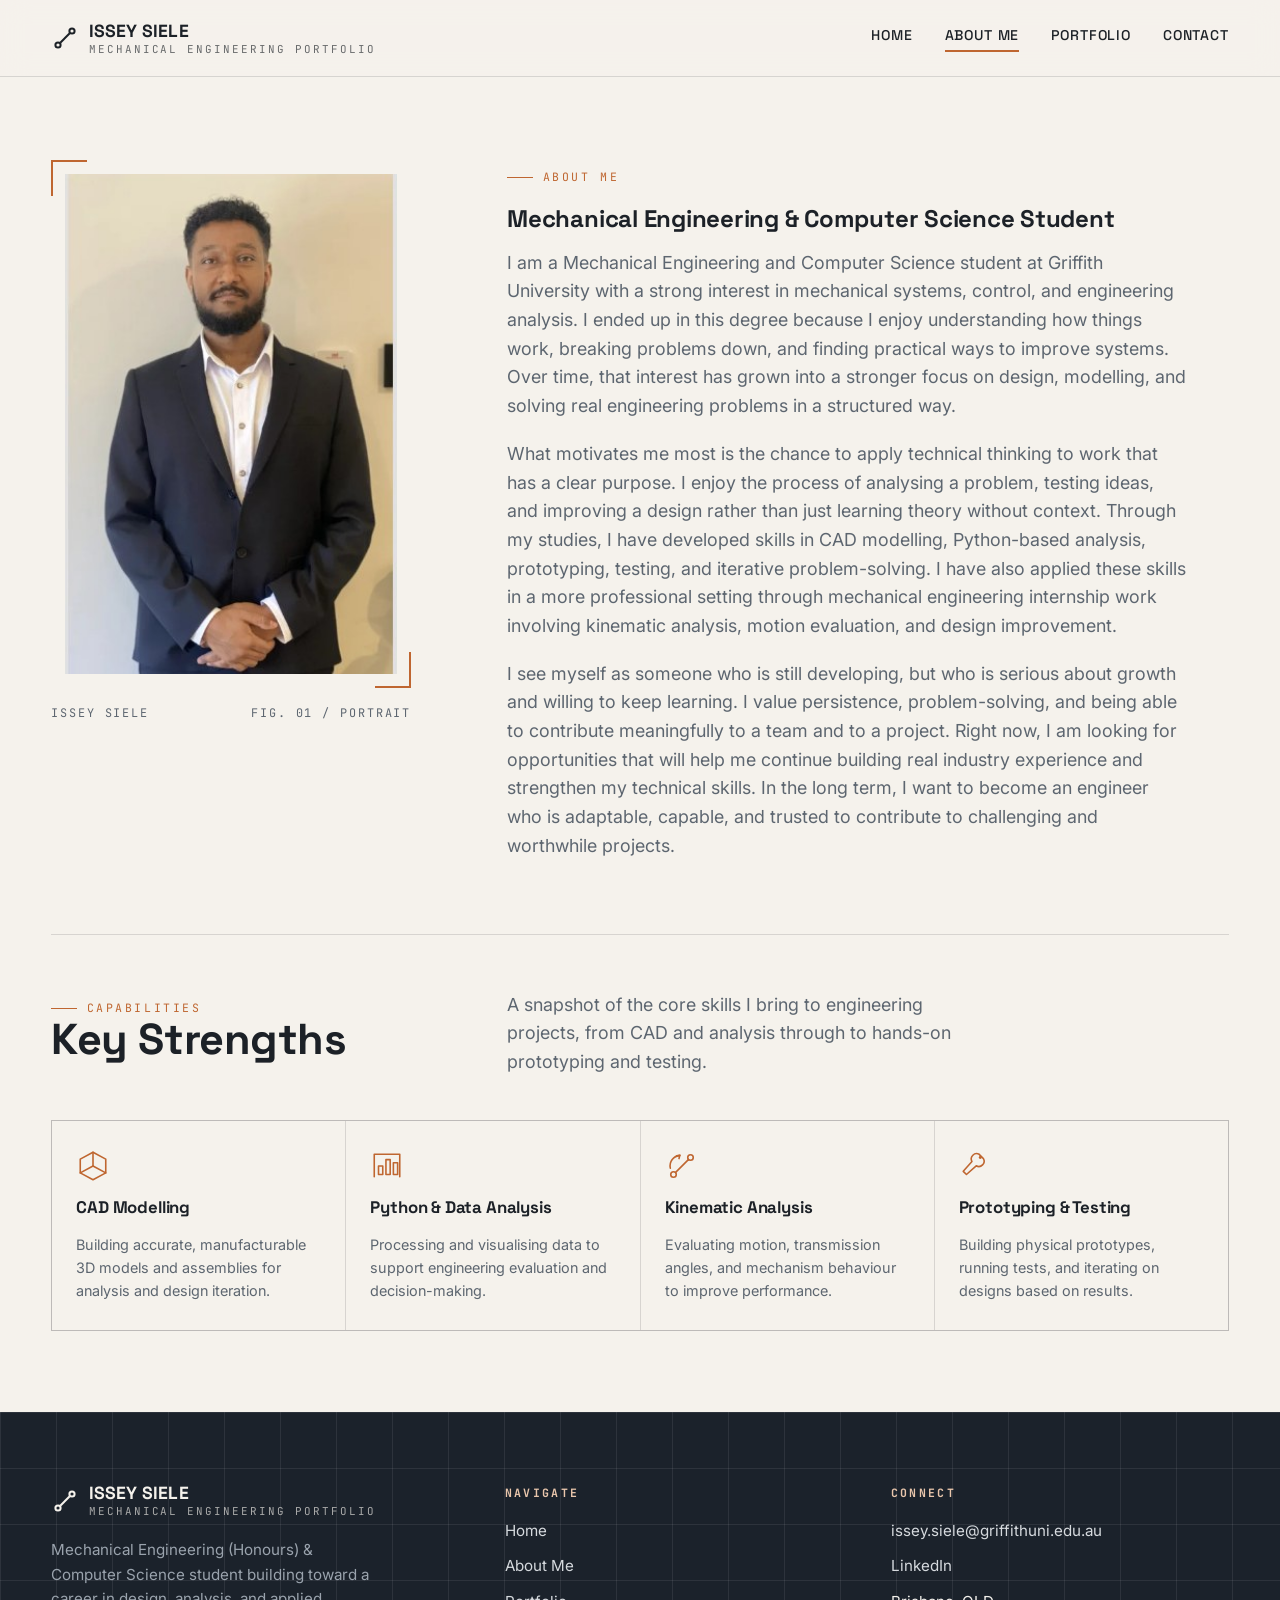
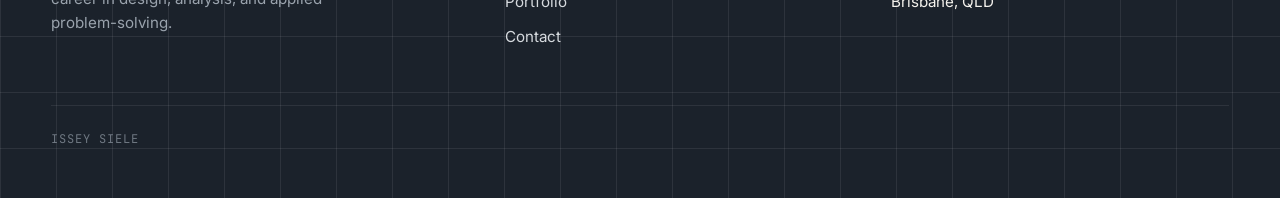
==== commit df9ba30a: "Update about.html" ====
--- a/about.html
+++ b/about.html
@@ -139,7 +139,7 @@
     </div>
     <div class="site-footer__bottom">
       <span>Issey Siele</span>
-      <span>Built &amp; coded from scratch</span>
+       
     </div>
   </footer>
 </body>
--- a/styles.css
+++ b/styles.css
@@ -1,8 +1,4 @@
-/* =========================================================
-   Issey Siele, Mechanical Engineering Portfolio
-   Design system: "Drafting Studio"
-   Deep graphite and copper accent, technical-drawing motifs
-   ========================================================= */
+
 
 :root {
   --paper: #f5f2ec;
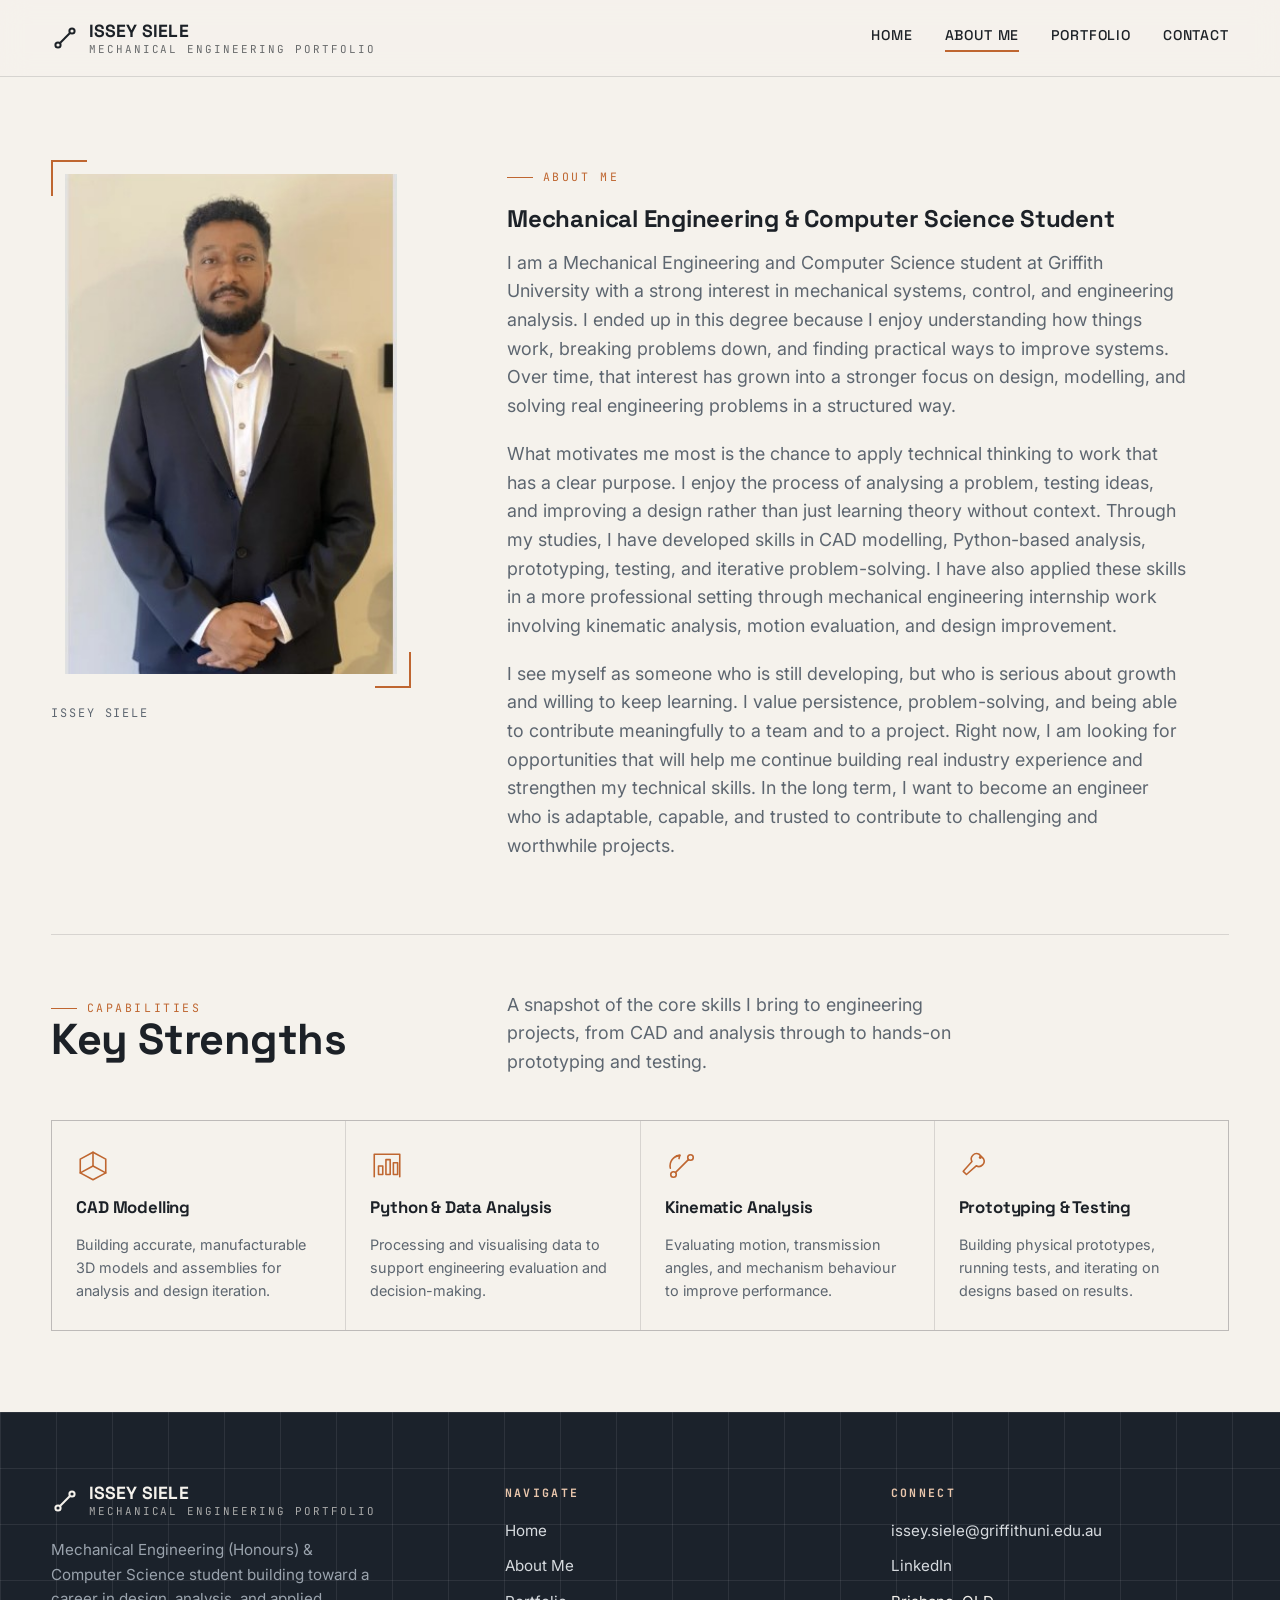
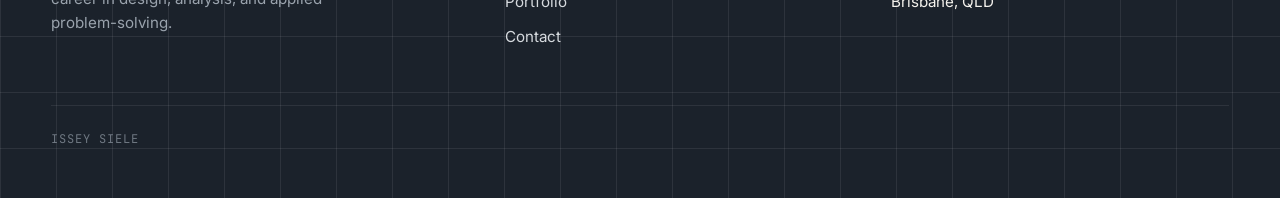
==== commit bf454498: "Update about.html" ====
--- a/about.html
+++ b/about.html
@@ -40,7 +40,7 @@
         </div>
         <div class="about-frame__label">
           <span>Issey Siele</span>
-          <span>Fig. 01 / Portrait</span>
+          <!--<span>Fig. 01 / Portrait</span>-->
         </div>
       </div>
       <div class="about-section__text">
